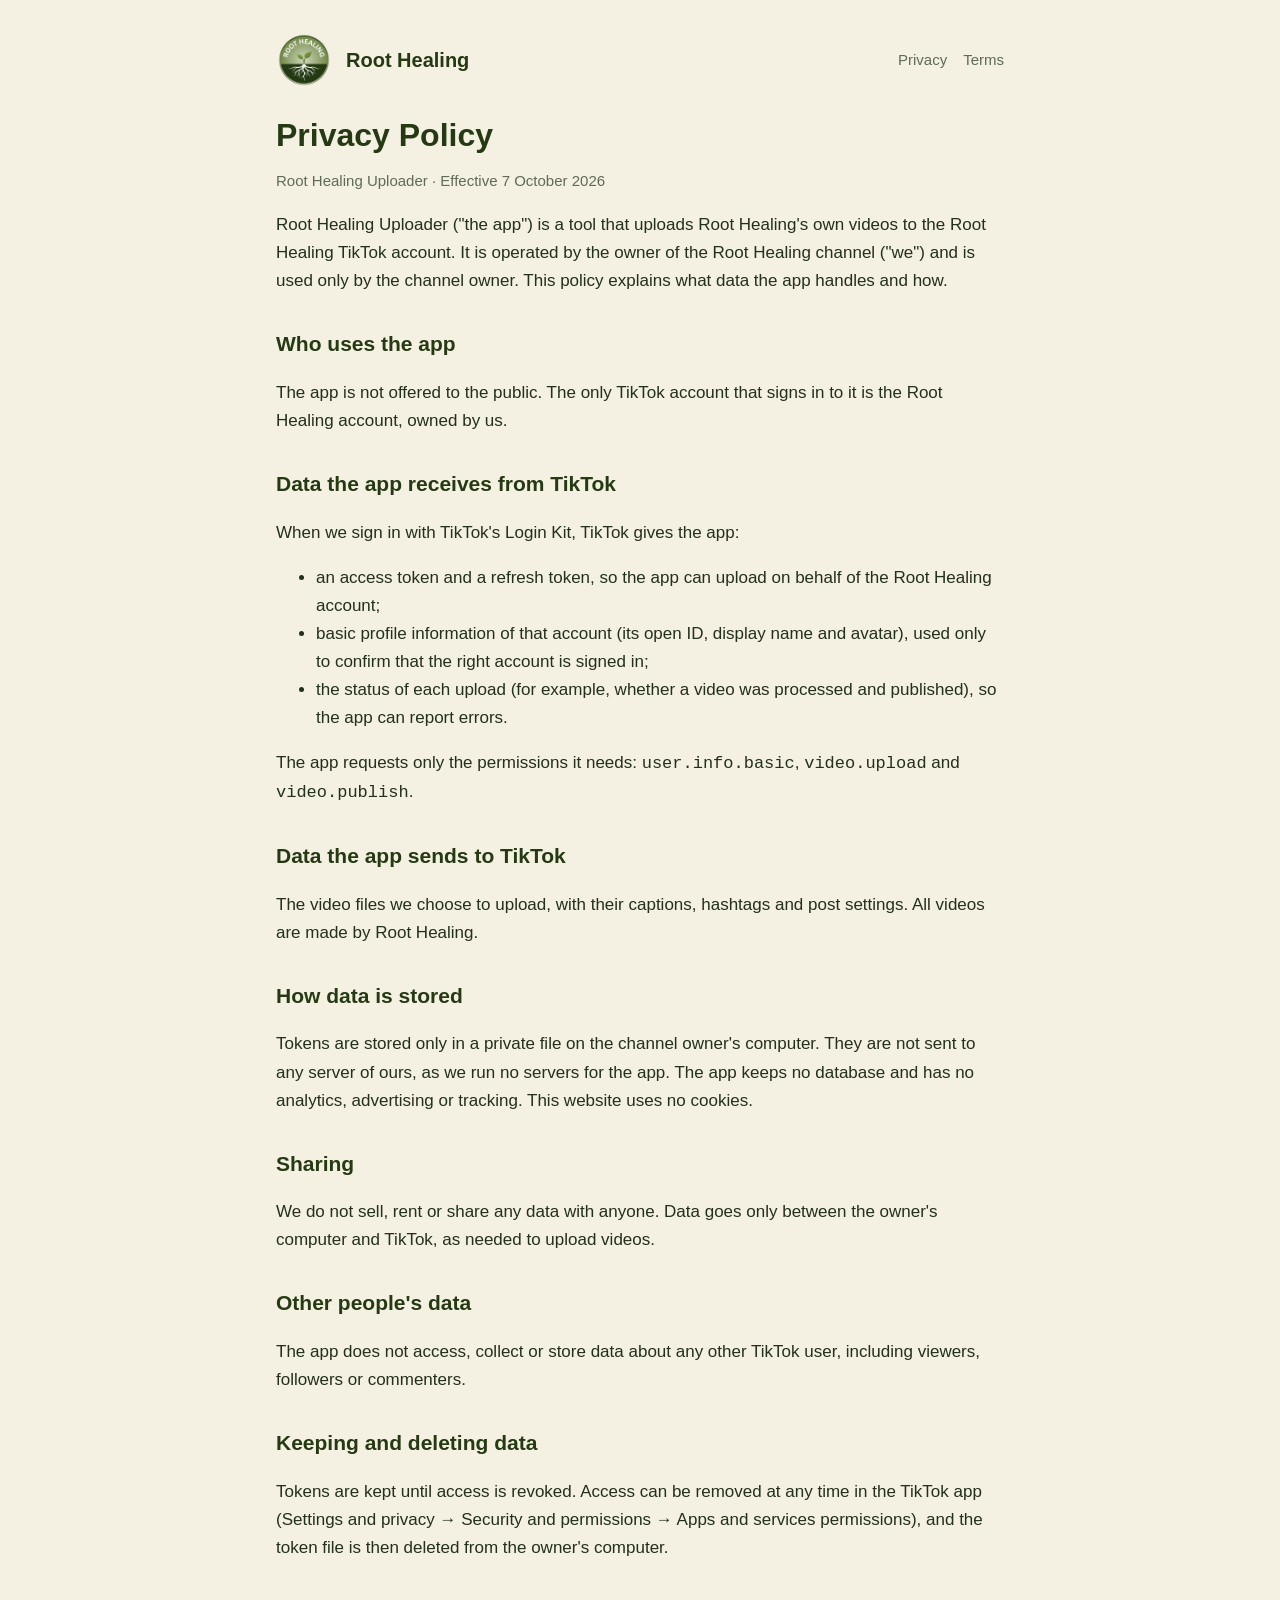
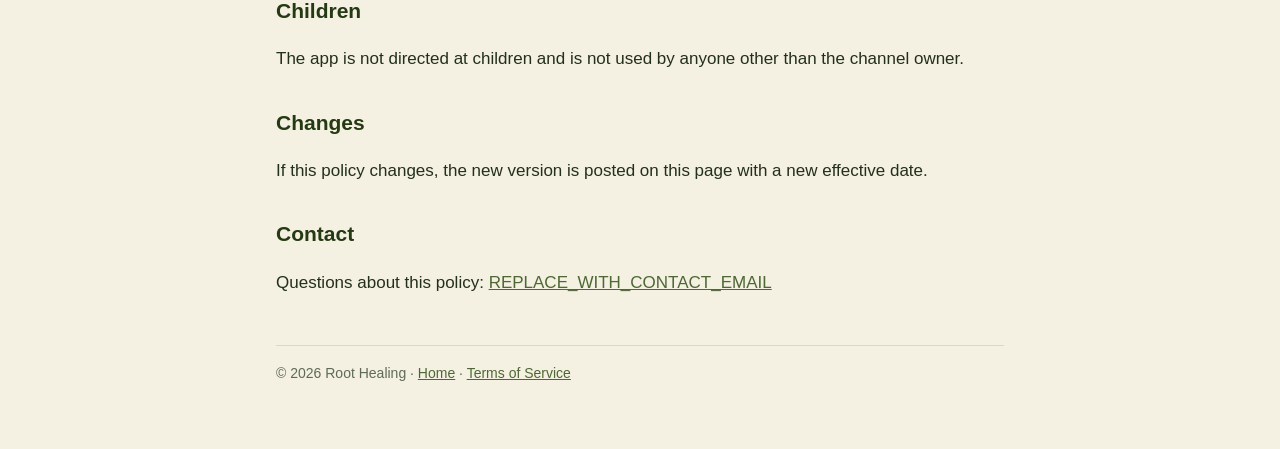
==== privacy.html @ 6b156806 "uploaded" ====
<!doctype html>
<html lang="en">
<head>
<meta charset="utf-8">
<meta name="viewport" content="width=device-width, initial-scale=1">
<title>Privacy Policy</title>
<meta name="description" content="Privacy Policy of Root Healing Uploader.">
<link rel="icon" href="favicon.png">
<link rel="stylesheet" href="style.css">
</head>
<body>
<main>
  <header>
    <img src="icon-512.png" alt="Root Healing logo">
    <a href="./">Root Healing</a>
    <nav><a href="privacy.html">Privacy</a><a href="terms.html">Terms</a></nav>
  </header>

  <h1>Privacy Policy</h1>
  <p class="muted">Root Healing Uploader · Effective 7 October 2026</p>

  <p>Root Healing Uploader ("the app") is a tool that uploads Root Healing's own videos to
  the Root Healing TikTok account. It is operated by the owner of the Root Healing channel
  ("we") and is used only by the channel owner. This policy explains what data the app
  handles and how.</p>

  <h2>Who uses the app</h2>
  <p>The app is not offered to the public. The only TikTok account that signs in to it is
  the Root Healing account, owned by us.</p>

  <h2>Data the app receives from TikTok</h2>
  <p>When we sign in with TikTok's Login Kit, TikTok gives the app:</p>
  <ul>
    <li>an access token and a refresh token, so the app can upload on behalf of the
      Root Healing account;</li>
    <li>basic profile information of that account (its open ID, display name and avatar),
      used only to confirm that the right account is signed in;</li>
    <li>the status of each upload (for example, whether a video was processed and
      published), so the app can report errors.</li>
  </ul>
  <p>The app requests only the permissions it needs: <code>user.info.basic</code>,
  <code>video.upload</code> and <code>video.publish</code>.</p>

  <h2>Data the app sends to TikTok</h2>
  <p>The video files we choose to upload, with their captions, hashtags and post settings.
  All videos are made by Root Healing.</p>

  <h2>How data is stored</h2>
  <p>Tokens are stored only in a private file on the channel owner's computer. They are not
  sent to any server of ours, as we run no servers for the app. The app keeps no database
  and has no analytics, advertising or tracking. This website uses no cookies.</p>

  <h2>Sharing</h2>
  <p>We do not sell, rent or share any data with anyone. Data goes only between the
  owner's computer and TikTok, as needed to upload videos.</p>

  <h2>Other people's data</h2>
  <p>The app does not access, collect or store data about any other TikTok user, including
  viewers, followers or commenters.</p>

  <h2>Keeping and deleting data</h2>
  <p>Tokens are kept until access is revoked. Access can be removed at any time in the
  TikTok app (Settings and privacy → Security and permissions → Apps and services
  permissions), and the token file is then deleted from the owner's computer.</p>

  <h2>Children</h2>
  <p>The app is not directed at children and is not used by anyone other than the channel
  owner.</p>

  <h2>Changes</h2>
  <p>If this policy changes, the new version is posted on this page with a new effective
  date.</p>

  <h2>Contact</h2>
  <p>Questions about this policy: <a href="mailto:REPLACE_WITH_CONTACT_EMAIL">REPLACE_WITH_CONTACT_EMAIL</a></p>

  <footer>
    © 2026 Root Healing · <a href="./">Home</a> · <a href="terms.html">Terms of Service</a>
  </footer>
</main>
</body>
</html>
---- style.css ----
:root {
  --bg: #f4f0e2;
  --card: #fffdf6;
  --ink: #23301a;
  --muted: #5f6b55;
  --green: #253a13;
  --accent: #4e6834;
  --line: #ddd6c0;
}
@media (prefers-color-scheme: dark) {
  :root {
    --bg: #161b12;
    --card: #1f2619;
    --ink: #ecead9;
    --muted: #b0b8a3;
    --green: #b0c092;
    --accent: #c5d4a6;
    --line: #34402a;
  }
}
* { box-sizing: border-box; }
body {
  margin: 0;
  background: var(--bg);
  color: var(--ink);
  font: 17px/1.65 -apple-system, BlinkMacSystemFont, "Segoe UI", Roboto, "Helvetica Neue", Arial, sans-serif;
}
main { max-width: 760px; margin: 0 auto; padding: 32px 16px 64px; }
header { display: flex; align-items: center; gap: 14px; margin-bottom: 28px; }
header img { width: 56px; height: 56px; border-radius: 50%; }
header a { color: var(--green); font-weight: 700; font-size: 20px; text-decoration: none; }
nav { margin-left: auto; display: flex; gap: 16px; font-size: 15px; }
nav a { font-weight: 500; font-size: 15px; color: var(--muted); }
h1 { color: var(--green); font-size: 32px; line-height: 1.2; margin: 0 0 6px; }
h2 { color: var(--green); font-size: 21px; margin: 32px 0 8px; }
p, li { color: var(--ink); }
.muted { color: var(--muted); font-size: 15px; }
.card {
  background: var(--card);
  border: 1px solid var(--line);
  border-radius: 14px;
  padding: 20px 22px;
  margin: 20px 0;
}
a { color: var(--accent); }
footer { margin-top: 48px; padding-top: 16px; border-top: 1px solid var(--line); font-size: 14px; color: var(--muted); }
@media (max-width: 520px) {
  header { flex-wrap: wrap; }
  nav { margin-left: 0; width: 100%; }
  h1 { font-size: 27px; }
}
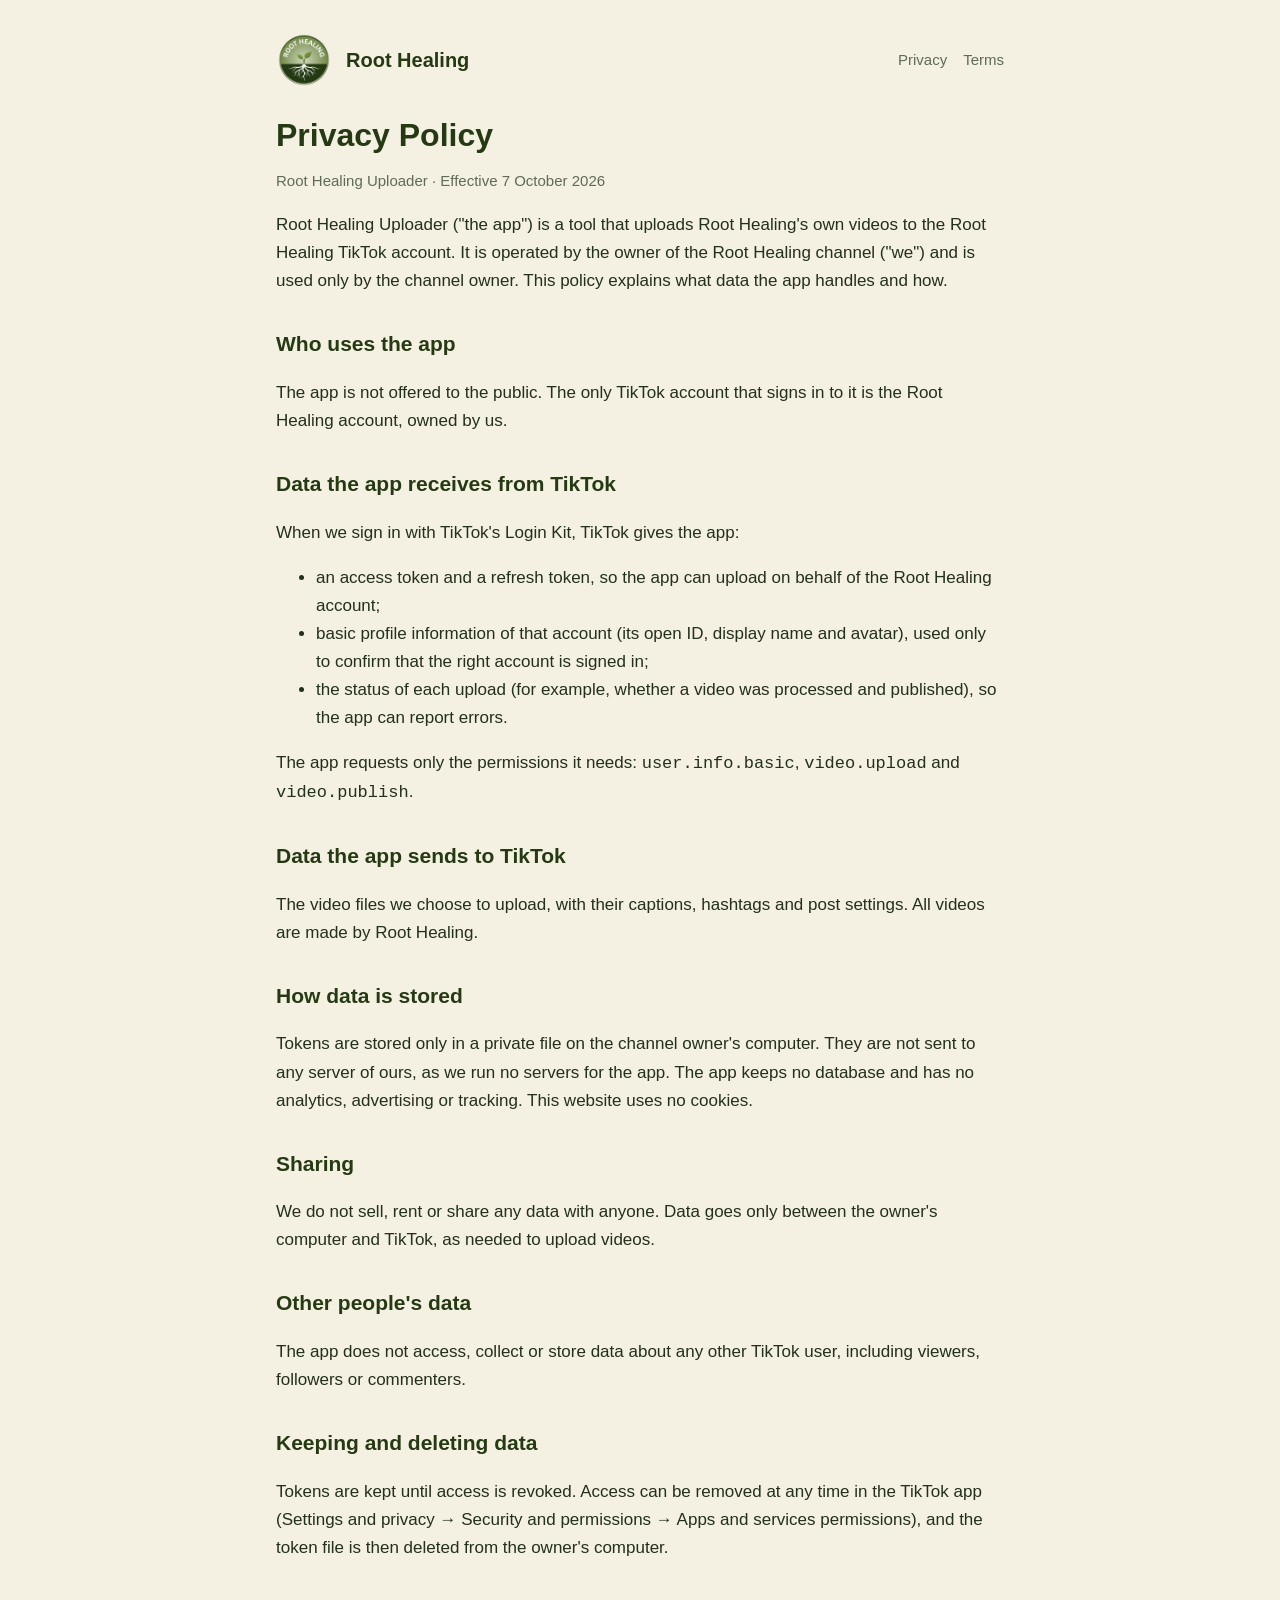
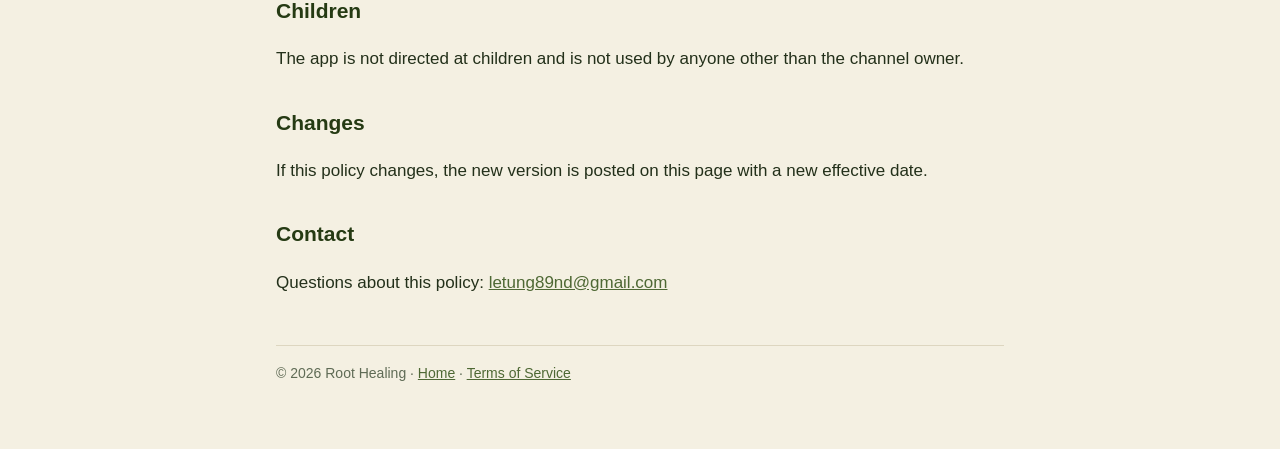
==== commit 4df00290: "Update privacy.html" ====
--- a/privacy.html
+++ b/privacy.html
@@ -72,7 +72,7 @@
   date.</p>
 
   <h2>Contact</h2>
-  <p>Questions about this policy: <a href="mailto:REPLACE_WITH_CONTACT_EMAIL">REPLACE_WITH_CONTACT_EMAIL</a></p>
+  <p>Questions about this policy: <a href="mailto:letung89nd@gmail.com">letung89nd@gmail.com</a></p>
 
   <footer>
     © 2026 Root Healing · <a href="./">Home</a> · <a href="terms.html">Terms of Service</a>
